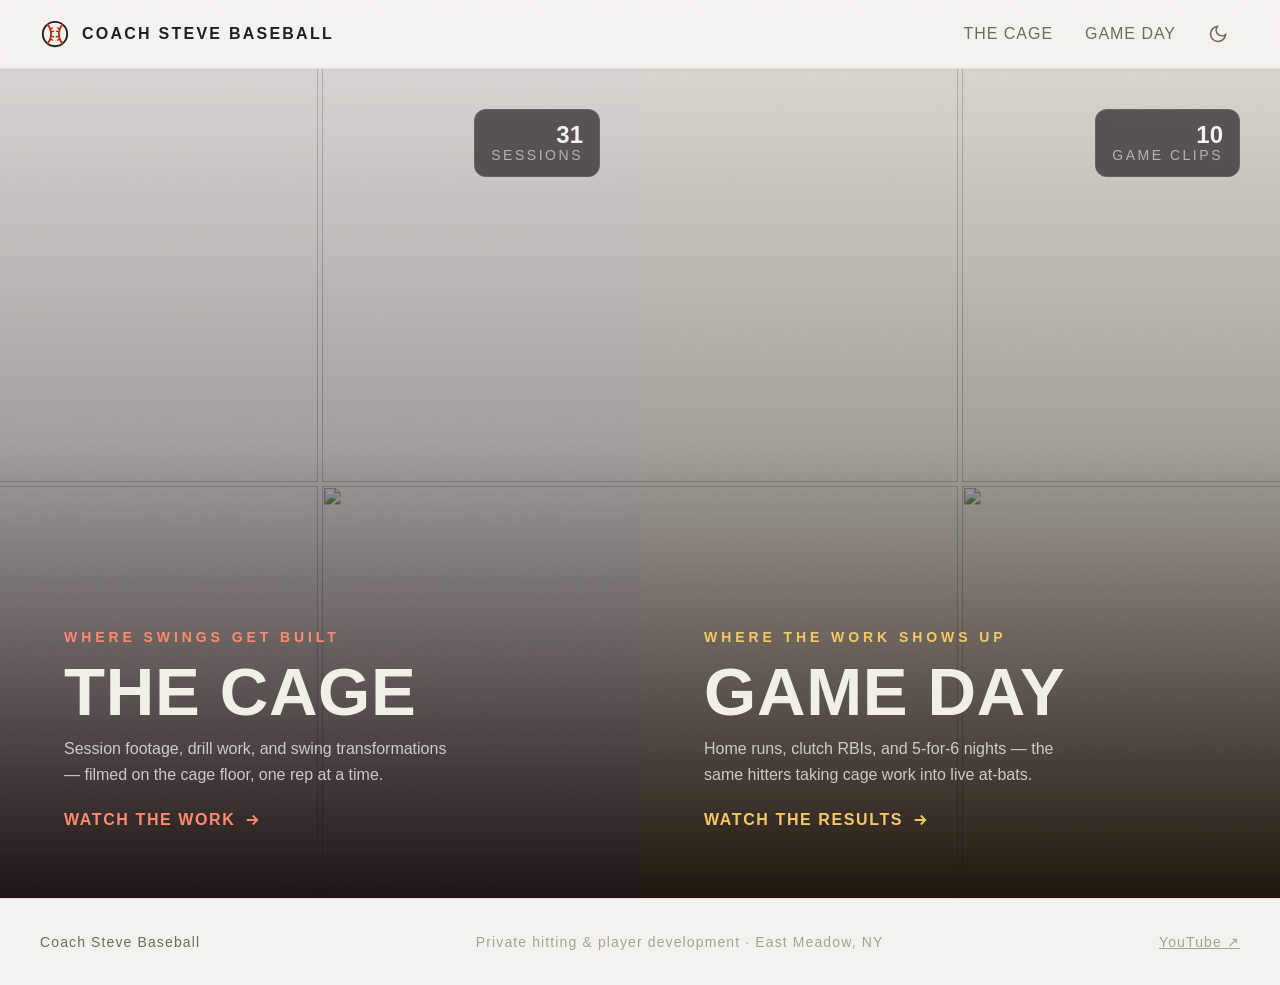
==== index.html @ e66ed1f7 "Initial build + QA fixes: film room site" ====
<!doctype html>
<html lang="en">
<head>
  <meta charset="utf-8" />
  <meta name="viewport" content="width=device-width, initial-scale=1" />
  <title>Coach Steve Baseball — Film Room</title>
  <meta name="description" content="Training footage from the cage and game-day results from Coach Steve Baseball — private hitting and player development on Long Island, NY." />
  <meta property="og:title" content="Coach Steve Baseball — Film Room" />
  <meta property="og:description" content="Watch the work in the cage, then watch it show up on game day." />
  <link href="https://api.fontshare.com/v2/css?f[]=clash-display@500,600,700&f[]=satoshi@400,500,700&display=swap" rel="stylesheet" />
  <link rel="stylesheet" href="./base.css" />
  <link rel="stylesheet" href="./style.css" />
</head>
<body>
  <a class="skip-link" href="#main">Skip to content</a>
  <header class="site-header">
    <a class="brand" href="./index.html" aria-label="Coach Steve Baseball home">
      <svg width="30" height="30" viewBox="0 0 32 32" fill="none" role="img" aria-label="Coach Steve Baseball logo">
        <circle cx="16" cy="16" r="13" stroke="currentColor" stroke-width="2" />
        <path d="M8.2 6.2 C 13 11, 13 21, 8.2 25.8" stroke="var(--color-accent)" stroke-width="2" stroke-linecap="round" />
        <path d="M23.8 6.2 C 19 11, 19 21, 23.8 25.8" stroke="var(--color-accent)" stroke-width="2" stroke-linecap="round" />
        <path d="M11 10.6l2.3-1.1M12 13.5l2.5-.5M12 18.5l2.5.5M11 21.4l2.3 1.1" stroke="var(--color-accent)" stroke-width="1.5" stroke-linecap="round" />
        <path d="M21 10.6l-2.3-1.1M20 13.5l-2.5-.5M20 18.5l-2.5.5M21 21.4l-2.3 1.1" stroke="var(--color-accent)" stroke-width="1.5" stroke-linecap="round" />
      </svg>
      <span class="brand-name">Coach Steve Baseball</span>
    </a>
    <nav class="site-nav" aria-label="Primary">
      <a href="./cage.html">The Cage</a>
      <a href="./gameday.html">Game Day</a>
      <button class="theme-toggle" data-theme-toggle type="button" aria-label="Switch color mode"></button>
    </nav>
  </header>

  <main id="main" class="entry">
    <a class="entry-half entry-cage" href="./cage.html">
      <div class="entry-collage" aria-hidden="true">
        <img src="https://i.ytimg.com/vi/dfww-Sb_CVw/hqdefault.jpg" alt="" loading="eager" />
        <img src="https://i.ytimg.com/vi/hFsiCgsxz8o/hqdefault.jpg" alt="" loading="eager" />
        <img src="https://i.ytimg.com/vi/nS6_AA2lHPI/hqdefault.jpg" alt="" loading="eager" />
        <img src="https://i.ytimg.com/vi/rc2NMXCqLxs/hqdefault.jpg" alt="" loading="eager" />
      </div>
      <span class="entry-count">31<small>sessions</small></span>
      <div class="entry-copy">
        <p class="entry-kicker">Where swings get built</p>
        <h1 class="entry-title">The Cage</h1>
        <p class="entry-sub">Session footage, drill work, and swing transformations — filmed on the cage floor, one rep at a time.</p>
        <span class="entry-cta">Watch the work
          <svg width="18" height="18" viewBox="0 0 24 24" fill="none" stroke="currentColor" stroke-width="2.4" aria-hidden="true"><path d="M5 12h14M13 6l6 6-6 6" /></svg>
        </span>
      </div>
    </a>
    <a class="entry-half entry-game" href="./gameday.html">
      <div class="entry-collage" aria-hidden="true">
        <img src="https://i.ytimg.com/vi/7B0P1wyjkyA/hqdefault.jpg" alt="" loading="eager" />
        <img src="https://i.ytimg.com/vi/zBwEEfyYjFs/hqdefault.jpg" alt="" loading="eager" />
        <img src="https://i.ytimg.com/vi/-TFKGUzqoYA/hqdefault.jpg" alt="" loading="eager" />
        <img src="https://i.ytimg.com/vi/HqMqTy4dq90/hqdefault.jpg" alt="" loading="eager" />
      </div>
      <span class="entry-count">10<small>game clips</small></span>
      <div class="entry-copy">
        <p class="entry-kicker">Where the work shows up</p>
        <p class="entry-title" role="heading" aria-level="2">Game Day</p>
        <p class="entry-sub">Home runs, clutch RBIs, and 5-for-6 nights — the same hitters taking cage work into live at-bats.</p>
        <span class="entry-cta">Watch the results
          <svg width="18" height="18" viewBox="0 0 24 24" fill="none" stroke="currentColor" stroke-width="2.4" aria-hidden="true"><path d="M5 12h14M13 6l6 6-6 6" /></svg>
        </span>
      </div>
    </a>
  </main>

  <footer class="site-footer">
    <span class="foot-brand">Coach Steve Baseball</span>
    <span>Private hitting &amp; player development · East Meadow, NY</span>
    <a href="https://www.youtube.com/@coachstevebaseball" target="_blank" rel="noopener noreferrer" style="color:inherit">YouTube ↗</a>
  </footer>

  <script src="./app.js" defer></script>
</body>
</html>
---- base.css ----
*,
*::before,
*::after {
  box-sizing: border-box;
  margin: 0;
  padding: 0;
}

html {
  -moz-text-size-adjust: none;
  -webkit-text-size-adjust: none;
  text-size-adjust: none;
  -webkit-font-smoothing: antialiased;
  -moz-osx-font-smoothing: grayscale;
  text-rendering: optimizeLegibility;
  scroll-behavior: smooth;
  hanging-punctuation: first last;
  scroll-padding-top: var(--space-16);
}

body {
  min-height: 100dvh;
  line-height: 1.6;
  font-family: var(--font-body, sans-serif);
  font-size: var(--text-base);
  color: var(--color-text);
  background-color: var(--color-bg);
}

img,
picture,
video,
canvas,
svg {
  display: block;
  max-width: 100%;
  height: auto;
}
ul[role='list'],
ol[role='list'] {
  list-style: none;
}
input,
button,
textarea,
select {
  font: inherit;
  color: inherit;
}

h1,
h2,
h3,
h4,
h5,
h6 {
  text-wrap: balance;
  line-height: 1.15;
}
p,
li,
figcaption {
  text-wrap: pretty;
  max-width: 72ch;
}

::selection {
  background: oklch(from var(--color-accent) l c h / 0.3);
  color: var(--color-text);
}

:focus-visible {
  outline: 2px solid var(--color-accent);
  outline-offset: 3px;
  border-radius: var(--radius-sm);
}

@media (prefers-reduced-motion: reduce) {
  *,
  *::before,
  *::after {
    animation-duration: 0.01ms !important;
    animation-iteration-count: 1 !important;
    transition-duration: 0.01ms !important;
    scroll-behavior: auto !important;
  }
}

button {
  cursor: pointer;
  background: none;
  border: none;
}
table {
  border-collapse: collapse;
  width: 100%;
}

a,
button,
[role='button'],
[role='link'],
input,
textarea,
select {
  transition:
    color var(--transition-interactive),
    background var(--transition-interactive),
    border-color var(--transition-interactive),
    box-shadow var(--transition-interactive);
}

.sr-only {
  position: absolute;
  width: 1px;
  height: 1px;
  padding: 0;
  margin: -1px;
  overflow: hidden;
  clip: rect(0, 0, 0, 0);
  white-space: nowrap;
  border-width: 0;
}
---- style.css ----
/* ============================================================
   COACH STEVE BASEBALL — FILM ROOM
   Night-session cinema: charcoal surfaces, stitch-red (cage)
   and stadium-gold (game day) accents.
   ============================================================ */

:root {
  /* Type scale */
  --text-xs: clamp(0.75rem, 0.7rem + 0.25vw, 0.875rem);
  --text-sm: clamp(0.875rem, 0.8rem + 0.35vw, 1rem);
  --text-base: clamp(1rem, 0.95rem + 0.25vw, 1.125rem);
  --text-lg: clamp(1.125rem, 1rem + 0.75vw, 1.5rem);
  --text-xl: clamp(1.5rem, 1.2rem + 1.25vw, 2.25rem);
  --text-2xl: clamp(2rem, 1.2rem + 2.5vw, 3.5rem);
  --text-3xl: clamp(2.5rem, 1rem + 4vw, 5rem);
  --text-hero: clamp(3rem, 0.5rem + 7vw, 7.5rem);

  /* Spacing */
  --space-1: 0.25rem;
  --space-2: 0.5rem;
  --space-3: 0.75rem;
  --space-4: 1rem;
  --space-5: 1.25rem;
  --space-6: 1.5rem;
  --space-8: 2rem;
  --space-10: 2.5rem;
  --space-12: 3rem;
  --space-16: 4rem;
  --space-20: 5rem;
  --space-24: 6rem;
  --space-32: 8rem;

  /* Radius */
  --radius-sm: 0.375rem;
  --radius-md: 0.5rem;
  --radius-lg: 0.75rem;
  --radius-xl: 1rem;
  --radius-full: 9999px;

  --transition-interactive: 180ms cubic-bezier(0.16, 1, 0.3, 1);
  --ease-out: cubic-bezier(0.16, 1, 0.3, 1);

  --content-narrow: 640px;
  --content-default: 960px;
  --content-wide: 1280px;

  --font-display: 'Clash Display', 'Arial Narrow', sans-serif;
  --font-body: 'Satoshi', 'Helvetica Neue', sans-serif;
}

/* ---------- DARK (default — night session) ---------- */
:root,
[data-theme='dark'] {
  --color-bg: #131312;
  --color-surface: #1a1a18;
  --color-surface-2: #201f1d;
  --color-surface-offset: #262522;
  --color-surface-dynamic: #2e2d29;
  --color-divider: oklch(0.95 0.01 90 / 0.08);
  --color-border: oklch(0.95 0.01 90 / 0.14);

  --color-text: #eeeae1;
  --color-text-muted: #a09b90;
  --color-text-faint: #6c6960;
  --color-text-inverse: #131312;

  /* stitch red (cage default) */
  --color-red: #ff5a40;
  --color-red-hover: #ff7259;
  --color-red-deep: #d23a22;
  /* stadium gold */
  --color-gold: #eeb03c;
  --color-gold-hover: #f7c25d;
  --color-gold-deep: #c78d1d;

  --color-accent: var(--color-red);
  --color-accent-hover: var(--color-red-hover);

  --scrim: linear-gradient(to top, oklch(0.15 0.01 80 / 0.92), oklch(0.15 0.01 80 / 0.25) 55%, oklch(0.15 0.01 80 / 0.05));
  --shadow-sm: 0 1px 2px oklch(0 0 0 / 0.3);
  --shadow-md: 0 4px 16px oklch(0 0 0 / 0.35);
  --shadow-lg: 0 16px 48px oklch(0 0 0 / 0.5);
}

/* ---------- LIGHT (day game) ---------- */
[data-theme='light'] {
  --color-bg: #f4f2ec;
  --color-surface: #faf8f3;
  --color-surface-2: #fdfcf9;
  --color-surface-offset: #ece9e1;
  --color-surface-dynamic: #e2dfd6;
  --color-divider: oklch(0.2 0.01 90 / 0.08);
  --color-border: oklch(0.2 0.01 90 / 0.16);

  --color-text: #22201b;
  --color-text-muted: #6f6b61;
  --color-text-faint: #a5a196;
  --color-text-inverse: #f4f2ec;

  --color-red: #bd2c14;
  --color-red-hover: #99230f;
  --color-red-deep: #99230f;
  --color-gold: #9a6b00;
  --color-gold-hover: #7b5500;
  --color-gold-deep: #7b5500;

  --scrim: linear-gradient(to top, oklch(0.2 0.02 60 / 0.88), oklch(0.2 0.02 60 / 0.28) 55%, oklch(0.2 0.02 60 / 0.05));
  --shadow-sm: 0 1px 2px oklch(0.25 0.02 80 / 0.08);
  --shadow-md: 0 4px 16px oklch(0.25 0.02 80 / 0.1);
  --shadow-lg: 0 16px 48px oklch(0.25 0.02 80 / 0.16);
}

/* Page-scoped accents */
body.page-game {
  --color-accent: var(--color-gold);
  --color-accent-hover: var(--color-gold-hover);
}

/* ============================================================
   GRAIN + PAGE ATMOSPHERE
   ============================================================ */
body::before {
  content: '';
  position: fixed;
  inset: 0;
  pointer-events: none;
  z-index: 1;
  opacity: 0.05;
  background-image: url("data:image/svg+xml,%3Csvg xmlns='http://www.w3.org/2000/svg' width='160' height='160'%3E%3Cfilter id='n'%3E%3CfeTurbulence type='fractalNoise' baseFrequency='0.9' numOctaves='2'/%3E%3C/filter%3E%3Crect width='160' height='160' filter='url(%23n)' opacity='0.55'/%3E%3C/svg%3E");
}

/* ============================================================
   HEADER
   ============================================================ */
.skip-link {
  position: absolute;
  left: var(--space-4);
  top: -100%;
  z-index: 200;
  background: var(--color-accent);
  color: var(--color-text-inverse);
  padding: var(--space-2) var(--space-4);
  border-radius: var(--radius-sm);
  font-size: var(--text-sm);
}
.skip-link:focus {
  top: var(--space-4);
}

.site-header {
  position: sticky;
  top: 0;
  z-index: 100;
  display: flex;
  align-items: center;
  justify-content: space-between;
  gap: var(--space-4);
  padding: var(--space-3) clamp(var(--space-4), 4vw, var(--space-10));
  background: oklch(from var(--color-bg) l c h / 0.82);
  backdrop-filter: blur(14px);
  -webkit-backdrop-filter: blur(14px);
  border-bottom: 1px solid var(--color-divider);
}

.brand {
  display: inline-flex;
  align-items: center;
  gap: var(--space-3);
  text-decoration: none;
  color: var(--color-text);
}
.brand svg {
  flex: none;
}
.brand-name {
  font-family: var(--font-display);
  font-weight: 600;
  font-size: var(--text-sm);
  letter-spacing: 0.14em;
  text-transform: uppercase;
  white-space: nowrap;
}

.site-nav {
  display: flex;
  align-items: center;
  gap: var(--space-2);
}
.site-nav a {
  text-decoration: none;
  color: var(--color-text-muted);
  font-size: var(--text-sm);
  font-weight: 500;
  letter-spacing: 0.06em;
  text-transform: uppercase;
  padding: var(--space-2) var(--space-3);
  border-radius: var(--radius-full);
  min-height: 44px;
  display: inline-flex;
  align-items: center;
}
.site-nav a:hover {
  color: var(--color-text);
}
.site-nav a[aria-current='page'] {
  color: var(--color-text);
  box-shadow: inset 0 -2px 0 var(--color-accent);
  border-radius: 0;
}
.theme-toggle {
  display: inline-flex;
  align-items: center;
  justify-content: center;
  width: 44px;
  height: 44px;
  border-radius: var(--radius-full);
  color: var(--color-text-muted);
}
.theme-toggle:hover {
  color: var(--color-text);
  background: var(--color-surface-2);
}

/* ============================================================
   ENTRY (index) — split screen
   ============================================================ */
.entry {
  position: relative;
  z-index: 2;
  display: flex;
  min-height: calc(100dvh - 71px);
}
.entry-half {
  position: relative;
  flex: 1 1 50%;
  display: flex;
  align-items: flex-end;
  overflow: hidden;
  text-decoration: none;
  color: #f2efe7;
  transition: flex-basis 700ms var(--ease-out);
  outline-offset: -6px;
}
@media (hover: hover) {
  .entry:has(.entry-half:hover) .entry-half:hover {
    flex-basis: 62%;
  }
  .entry:has(.entry-half:hover) .entry-half:not(:hover) {
    flex-basis: 38%;
  }
}
.entry-collage {
  position: absolute;
  inset: -4%;
  display: grid;
  grid-template-columns: repeat(2, 1fr);
  gap: 4px;
  filter: saturate(0.85) contrast(1.02);
  transform: scale(1.02);
  transition: transform 900ms var(--ease-out);
}
.entry-half:hover .entry-collage {
  transform: scale(1.07);
}
.entry-collage img {
  width: 100%;
  height: 100%;
  object-fit: cover;
}
.entry-half::after {
  content: '';
  position: absolute;
  inset: 0;
  background: var(--scrim);
}
.entry-half.entry-cage::after {
  background:
    linear-gradient(to top, oklch(0.14 0.02 30 / 0.94), oklch(0.14 0.02 30 / 0.35) 55%, oklch(0.14 0.02 30 / 0.12));
}
.entry-half.entry-game::after {
  background:
    linear-gradient(to top, oklch(0.15 0.03 75 / 0.94), oklch(0.15 0.03 75 / 0.35) 55%, oklch(0.15 0.03 75 / 0.12));
}
.entry-copy {
  position: relative;
  z-index: 3;
  padding: clamp(var(--space-6), 5vw, var(--space-16));
  width: 100%;
}
.entry-kicker {
  font-size: var(--text-xs);
  font-weight: 700;
  letter-spacing: 0.28em;
  text-transform: uppercase;
  margin-bottom: var(--space-3);
}
.entry-cage .entry-kicker {
  color: #ff8971;
}
.entry-game .entry-kicker {
  color: #f6c765;
}
.entry-title {
  font-family: var(--font-display);
  font-weight: 700;
  font-size: var(--text-3xl);
  text-transform: uppercase;
  letter-spacing: 0.01em;
  line-height: 0.95;
}
.entry-sub {
  margin-top: var(--space-3);
  max-width: 44ch;
  color: oklch(0.98 0 0 / 0.75);
  font-size: var(--text-sm);
}
.entry-cta {
  display: inline-flex;
  align-items: center;
  gap: var(--space-2);
  margin-top: var(--space-5);
  font-size: var(--text-sm);
  font-weight: 700;
  letter-spacing: 0.1em;
  text-transform: uppercase;
}
.entry-cage .entry-cta {
  color: #ff8971;
}
.entry-game .entry-cta {
  color: #f6c765;
}
.entry-cta svg {
  transition: transform 300ms var(--ease-out);
}
.entry-half:hover .entry-cta svg {
  transform: translateX(6px);
}
.entry-count {
  position: absolute;
  top: clamp(var(--space-5), 4vw, var(--space-10));
  right: clamp(var(--space-5), 4vw, var(--space-10));
  z-index: 3;
  font-family: var(--font-display);
  font-weight: 600;
  font-size: var(--text-lg);
  line-height: 1.1;
  color: oklch(1 0 0 / 0.92);
  text-align: right;
  background: oklch(0.15 0.01 80 / 0.62);
  backdrop-filter: blur(8px);
  -webkit-backdrop-filter: blur(8px);
  padding: var(--space-3) var(--space-4);
  border-radius: var(--radius-lg);
  border: 1px solid oklch(1 0 0 / 0.1);
}
.entry-count small {
  display: block;
  font-family: var(--font-body);
  font-size: var(--text-xs);
  font-weight: 500;
  letter-spacing: 0.18em;
  text-transform: uppercase;
  color: oklch(1 0 0 / 0.55);
}
@media (max-width: 767px) {
  .entry {
    flex-direction: column;
  }
  .entry-half {
    min-height: 46dvh;
  }
}

/* ============================================================
   PAGE HERO (cage / gameday)
   ============================================================ */
.hero {
  position: relative;
  z-index: 2;
  padding: clamp(var(--space-10), 7vw, var(--space-24)) clamp(var(--space-4), 4vw, var(--space-10))
    clamp(var(--space-8), 4vw, var(--space-12));
  max-width: var(--content-wide);
  margin-inline: auto;
}
.hero-kicker {
  display: inline-flex;
  align-items: center;
  gap: var(--space-3);
  font-size: var(--text-xs);
  font-weight: 700;
  letter-spacing: 0.28em;
  text-transform: uppercase;
  color: var(--color-accent);
  margin-bottom: var(--space-4);
}
.hero-kicker::before {
  content: '';
  width: 34px;
  height: 2px;
  background: var(--color-accent);
}
.hero h1 {
  font-family: var(--font-display);
  font-weight: 700;
  font-size: var(--text-hero);
  text-transform: uppercase;
  line-height: 0.92;
  letter-spacing: 0.005em;
  max-width: 12ch;
}
.hero h1 .accent {
  color: var(--color-accent);
}
.hero-lede {
  margin-top: var(--space-5);
  max-width: 52ch;
  color: var(--color-text-muted);
  font-size: var(--text-base);
}
.hero-stats {
  display: flex;
  flex-wrap: wrap;
  gap: var(--space-8);
  margin-top: clamp(var(--space-8), 4vw, var(--space-12));
}
.hero-stat {
  min-width: 96px;
}
.hero-stat b {
  display: block;
  font-family: var(--font-display);
  font-weight: 600;
  font-size: var(--text-xl);
  line-height: 1;
}
.hero-stat span {
  display: block;
  margin-top: var(--space-2);
  font-size: var(--text-xs);
  font-weight: 500;
  letter-spacing: 0.16em;
  text-transform: uppercase;
  color: var(--color-text-faint);
}

/* ---------- Featured video ---------- */
.featured {
  position: relative;
  z-index: 2;
  max-width: var(--content-wide);
  margin: 0 auto clamp(var(--space-12), 6vw, var(--space-20));
  padding-inline: clamp(var(--space-4), 4vw, var(--space-10));
}
.featured-card {
  position: relative;
  display: block;
  width: 100%;
  border-radius: var(--radius-xl);
  overflow: hidden;
  aspect-ratio: 16 / 8;
  box-shadow: var(--shadow-lg);
  text-align: left;
}
.featured-card img {
  position: absolute;
  inset: 0;
  width: 100%;
  height: 100%;
  object-fit: cover;
  transition: transform 1200ms var(--ease-out);
}
.featured-card:hover img {
  transform: scale(1.04);
}
.featured-card::after {
  content: '';
  position: absolute;
  inset: 0;
  background: var(--scrim);
}
.featured-copy {
  position: absolute;
  inset: auto 0 0 0;
  z-index: 2;
  padding: clamp(var(--space-5), 4vw, var(--space-10));
  color: #f4f1e9;
  display: flex;
  align-items: flex-end;
  justify-content: space-between;
  gap: var(--space-6);
}
.featured-label {
  font-size: var(--text-xs);
  font-weight: 700;
  letter-spacing: 0.24em;
  text-transform: uppercase;
  color: var(--color-accent);
  margin-bottom: var(--space-2);
}
body.page-game .featured-label,
body.page-game .featured-result {
  color: #f6c765;
}
body.page-cage .featured-label {
  color: #ff8971;
}
.featured-title {
  font-family: var(--font-display);
  font-weight: 600;
  font-size: var(--text-xl);
  max-width: 24ch;
  line-height: 1.05;
}
.featured-meta {
  margin-top: var(--space-2);
  font-size: var(--text-xs);
  letter-spacing: 0.12em;
  text-transform: uppercase;
  color: oklch(1 0 0 / 0.6);
}
.play-badge {
  flex: none;
  width: clamp(56px, 7vw, 84px);
  height: clamp(56px, 7vw, 84px);
  border-radius: var(--radius-full);
  display: grid;
  place-items: center;
  background: var(--color-accent);
  color: #16130f;
  transition: transform 300ms var(--ease-out);
}
.featured-card:hover .play-badge {
  transform: scale(1.08);
}
.play-badge svg {
  margin-left: 3px;
}

/* ============================================================
   FILTERS
   ============================================================ */
.filter-bar {
  position: relative;
  z-index: 2;
  max-width: var(--content-wide);
  margin-inline: auto;
  padding-inline: clamp(var(--space-4), 4vw, var(--space-10));
  margin-bottom: var(--space-8);
  display: flex;
  align-items: baseline;
  gap: var(--space-6);
  flex-wrap: wrap;
}
.filter-heading {
  font-family: var(--font-display);
  font-weight: 600;
  font-size: var(--text-lg);
  text-transform: uppercase;
  letter-spacing: 0.04em;
  white-space: nowrap;
}
.chips {
  display: flex;
  flex-wrap: wrap;
  gap: var(--space-2);
}
.chip {
  display: inline-flex;
  align-items: center;
  gap: var(--space-2);
  padding: var(--space-2) var(--space-4);
  min-height: 44px;
  border-radius: var(--radius-full);
  border: 1px solid var(--color-border);
  color: var(--color-text-muted);
  font-size: var(--text-sm);
  font-weight: 500;
}
.chip small {
  font-size: var(--text-xs);
  color: var(--color-text-faint);
}
.chip:hover {
  color: var(--color-text);
  border-color: var(--color-text-faint);
}
.chip:active {
  transform: translateY(1px);
}
.chip[aria-pressed='true'] {
  background: var(--color-accent);
  border-color: var(--color-accent);
  color: var(--color-text-inverse);
}
.chip[aria-pressed='true'] small {
  color: oklch(from var(--color-text-inverse) l c h / 0.7);
}

/* ============================================================
   VIDEO GRID
   ============================================================ */
.grid-wrap {
  position: relative;
  z-index: 2;
  max-width: var(--content-wide);
  margin-inline: auto;
  padding: 0 clamp(var(--space-4), 4vw, var(--space-10)) clamp(var(--space-16), 8vw, var(--space-24));
}
.video-grid {
  display: grid;
  grid-template-columns: repeat(auto-fill, minmax(min(300px, 100%), 1fr));
  gap: clamp(var(--space-5), 3vw, var(--space-8)) clamp(var(--space-4), 2.5vw, var(--space-6));
}
.video-card {
  text-align: left;
  display: flex;
  flex-direction: column;
  gap: var(--space-3);
  border-radius: var(--radius-lg);
  content-visibility: auto;
  contain-intrinsic-size: 320px;
}
.video-card.is-hidden {
  display: none;
}
.thumb {
  position: relative;
  border-radius: var(--radius-lg);
  overflow: hidden;
  aspect-ratio: 16 / 9;
  background: var(--color-surface-offset);
  box-shadow: var(--shadow-sm);
}
.thumb img {
  width: 100%;
  height: 100%;
  object-fit: cover;
  transition: transform 700ms var(--ease-out), opacity 400ms var(--ease-out);
}
.video-card:hover .thumb img {
  transform: scale(1.06);
}
.thumb::after {
  content: '';
  position: absolute;
  inset: 0;
  background: linear-gradient(to top, oklch(0.1 0.01 80 / 0.5), transparent 45%);
  opacity: 0;
  transition: opacity 350ms var(--ease-out);
}
.video-card:hover .thumb::after {
  opacity: 1;
}
.thumb-play {
  position: absolute;
  right: var(--space-3);
  bottom: var(--space-3);
  z-index: 2;
  width: 44px;
  height: 44px;
  border-radius: var(--radius-full);
  display: grid;
  place-items: center;
  background: var(--color-accent);
  color: #16130f;
  opacity: 0;
  transform: translateY(6px);
  transition: opacity 300ms var(--ease-out), transform 300ms var(--ease-out);
}
.thumb-play svg {
  margin-left: 2px;
}
.video-card:hover .thumb-play,
.video-card:focus-visible .thumb-play {
  opacity: 1;
  transform: translateY(0);
}
@media (hover: none) {
  .thumb-play {
    opacity: 1;
    transform: none;
  }
}
.result-tag {
  position: absolute;
  left: var(--space-3);
  top: var(--space-3);
  z-index: 2;
  padding: var(--space-1) var(--space-3);
  border-radius: var(--radius-full);
  background: oklch(0.16 0.01 80 / 0.82);
  backdrop-filter: blur(6px);
  color: #f6c765;
  font-size: var(--text-xs);
  font-weight: 700;
  letter-spacing: 0.08em;
  text-transform: uppercase;
}
.card-meta {
  display: flex;
  align-items: center;
  gap: var(--space-3);
  font-size: var(--text-xs);
  letter-spacing: 0.14em;
  text-transform: uppercase;
  color: var(--color-text-faint);
  font-weight: 500;
}
.card-meta .dot {
  width: 4px;
  height: 4px;
  border-radius: var(--radius-full);
  background: var(--color-accent);
}
.card-title {
  font-family: var(--font-body);
  font-weight: 700;
  font-size: var(--text-base);
  line-height: 1.35;
  color: var(--color-text);
  display: -webkit-box;
  -webkit-line-clamp: 2;
  -webkit-box-orient: vertical;
  overflow: hidden;
  transition: color var(--transition-interactive);
}
.video-card:hover .card-title {
  color: var(--color-accent);
}

/* Feature card (first in grid) */
.video-card.is-feature {
  grid-column: span 2;
  grid-row: span 1;
}
.video-card.is-feature .thumb {
  aspect-ratio: 16 / 8.4;
}
@media (max-width: 700px) {
  .video-card.is-feature {
    grid-column: span 1;
  }
  .video-card.is-feature .thumb {
    aspect-ratio: 16 / 9;
  }
}

/* Scroll reveal */
.reveal {
  opacity: 0;
  transition: opacity 800ms var(--ease-out);
  transition-delay: var(--reveal-delay, 0ms);
}
.reveal.is-visible {
  opacity: 1;
}

/* Empty state */
.empty-state {
  display: none;
  flex-direction: column;
  align-items: center;
  text-align: center;
  padding: var(--space-16) var(--space-8);
  color: var(--color-text-muted);
}
.empty-state.is-active {
  display: flex;
}
.empty-state svg {
  color: var(--color-text-faint);
  margin-bottom: var(--space-4);
}
.empty-state h3 {
  color: var(--color-text);
  font-family: var(--font-display);
  font-size: var(--text-lg);
  margin-bottom: var(--space-2);
}

/* ============================================================
   CROSS-PAGE BAND
   ============================================================ */
.cross-band {
  position: relative;
  z-index: 2;
  border-top: 1px solid var(--color-divider);
  background: var(--color-surface);
}
.cross-band a {
  display: flex;
  align-items: center;
  justify-content: space-between;
  gap: var(--space-6);
  max-width: var(--content-wide);
  margin-inline: auto;
  padding: clamp(var(--space-10), 6vw, var(--space-20)) clamp(var(--space-4), 4vw, var(--space-10));
  text-decoration: none;
  color: var(--color-text);
}
.cross-band .cross-kicker {
  font-size: var(--text-xs);
  font-weight: 700;
  letter-spacing: 0.26em;
  text-transform: uppercase;
  color: var(--color-text-faint);
  margin-bottom: var(--space-2);
}
.cross-band .cross-title {
  font-family: var(--font-display);
  font-weight: 700;
  font-size: var(--text-2xl);
  text-transform: uppercase;
  line-height: 0.98;
  transition: color var(--transition-interactive);
}
.cross-band a:hover .cross-title {
  color: var(--color-accent);
}
.cross-arrow {
  flex: none;
  width: 64px;
  height: 64px;
  border-radius: var(--radius-full);
  border: 1px solid var(--color-border);
  display: grid;
  place-items: center;
  color: var(--color-text);
  transition: transform 350ms var(--ease-out), background var(--transition-interactive),
    color var(--transition-interactive), border-color var(--transition-interactive);
}
.cross-band a:hover .cross-arrow {
  background: var(--color-accent);
  border-color: var(--color-accent);
  color: var(--color-text-inverse);
  transform: translateX(6px);
}

/* ============================================================
   FOOTER
   ============================================================ */
.site-footer {
  position: relative;
  z-index: 2;
  border-top: 1px solid var(--color-divider);
  padding: var(--space-8) clamp(var(--space-4), 4vw, var(--space-10));
  display: flex;
  align-items: center;
  justify-content: space-between;
  gap: var(--space-4);
  flex-wrap: wrap;
  color: var(--color-text-faint);
  font-size: var(--text-xs);
  letter-spacing: 0.08em;
}
.site-footer .foot-brand {
  display: inline-flex;
  align-items: center;
  gap: var(--space-2);
  color: var(--color-text-muted);
}

/* ============================================================
   LIGHTBOX
   ============================================================ */
.lightbox {
  position: fixed;
  inset: 0;
  z-index: 300;
  display: none;
  align-items: center;
  justify-content: center;
  padding: clamp(var(--space-3), 3vw, var(--space-10));
}
.lightbox.is-open {
  display: flex;
}
.lightbox-scrim {
  position: absolute;
  inset: 0;
  background: oklch(0.08 0.005 80 / 0.9);
  backdrop-filter: blur(8px);
}
.lightbox-panel {
  position: relative;
  z-index: 2;
  width: min(1080px, 100%);
  max-height: 100%;
  overflow: auto;
  background: var(--color-surface);
  border: 1px solid var(--color-divider);
  border-radius: var(--radius-xl);
  box-shadow: var(--shadow-lg);
  animation: lb-in 420ms var(--ease-out);
}
@keyframes lb-in {
  from {
    opacity: 0;
    transform: translateY(16px) scale(0.985);
  }
  to {
    opacity: 1;
    transform: none;
  }
}
.lightbox-frame {
  aspect-ratio: 16 / 9;
  background: #000;
  border-radius: calc(var(--radius-xl) - 1px) calc(var(--radius-xl) - 1px) 0 0;
  overflow: hidden;
}
.lightbox-frame iframe {
  width: 100%;
  height: 100%;
  border: 0;
  display: block;
}
.lightbox-body {
  padding: var(--space-5) clamp(var(--space-4), 3vw, var(--space-8)) var(--space-6);
}
.lightbox-meta {
  display: flex;
  align-items: center;
  gap: var(--space-3);
  font-size: var(--text-xs);
  letter-spacing: 0.14em;
  text-transform: uppercase;
  color: var(--color-text-faint);
  font-weight: 600;
  margin-bottom: var(--space-2);
}
.lightbox-meta .result {
  color: var(--color-accent);
}
.lightbox-title {
  font-family: var(--font-display);
  font-weight: 600;
  font-size: var(--text-lg);
  line-height: 1.15;
}
.lightbox-desc {
  margin-top: var(--space-3);
  color: var(--color-text-muted);
  font-size: var(--text-sm);
  max-width: 68ch;
  white-space: pre-line;
}
.lightbox-controls {
  position: absolute;
  top: var(--space-3);
  right: var(--space-3);
  z-index: 3;
  display: flex;
  gap: var(--space-2);
}
.lb-btn {
  width: 44px;
  height: 44px;
  border-radius: var(--radius-full);
  display: grid;
  place-items: center;
  background: oklch(0.16 0.01 80 / 0.75);
  backdrop-filter: blur(6px);
  color: #f2efe7;
  border: 1px solid oklch(1 0 0 / 0.12);
}
.lb-btn:hover {
  background: var(--color-accent);
  color: var(--color-text-inverse);
  border-color: var(--color-accent);
}
.lightbox-nav {
  display: flex;
  justify-content: space-between;
  gap: var(--space-3);
  padding: 0 clamp(var(--space-4), 3vw, var(--space-8)) var(--space-6);
}
.lb-nav-btn {
  display: inline-flex;
  align-items: center;
  gap: var(--space-2);
  min-height: 44px;
  padding: var(--space-2) var(--space-4);
  border-radius: var(--radius-full);
  border: 1px solid var(--color-border);
  color: var(--color-text-muted);
  font-size: var(--text-sm);
  font-weight: 600;
}
.lb-nav-btn:hover:not(:disabled) {
  color: var(--color-text);
  border-color: var(--color-text-faint);
}
.lb-nav-btn:disabled {
  opacity: 0.35;
  cursor: default;
}
body.lightbox-open {
  overflow: hidden;
}

/* Mobile tweaks */
@media (max-width: 720px) {
  .brand-name {
    display: none;
  }
  .site-header {
    padding-inline: var(--space-4);
  }
  .site-nav {
    gap: var(--space-1);
  }
  .site-nav a {
    white-space: nowrap;
    letter-spacing: 0.04em;
  }
  .theme-toggle {
    width: 40px;
  }
}
@media (max-width: 640px) {
  .featured-card {
    aspect-ratio: 16 / 11;
  }
  .featured-copy {
    flex-direction: column;
    align-items: flex-start;
    gap: var(--space-4);
  }
  .play-badge {
    order: -1;
  }
  .hero-stats {
    gap: var(--space-6);
  }
  .site-nav a {
    padding: var(--space-2);
  }
  .cross-band .cross-title {
    font-size: var(--text-xl);
  }
}
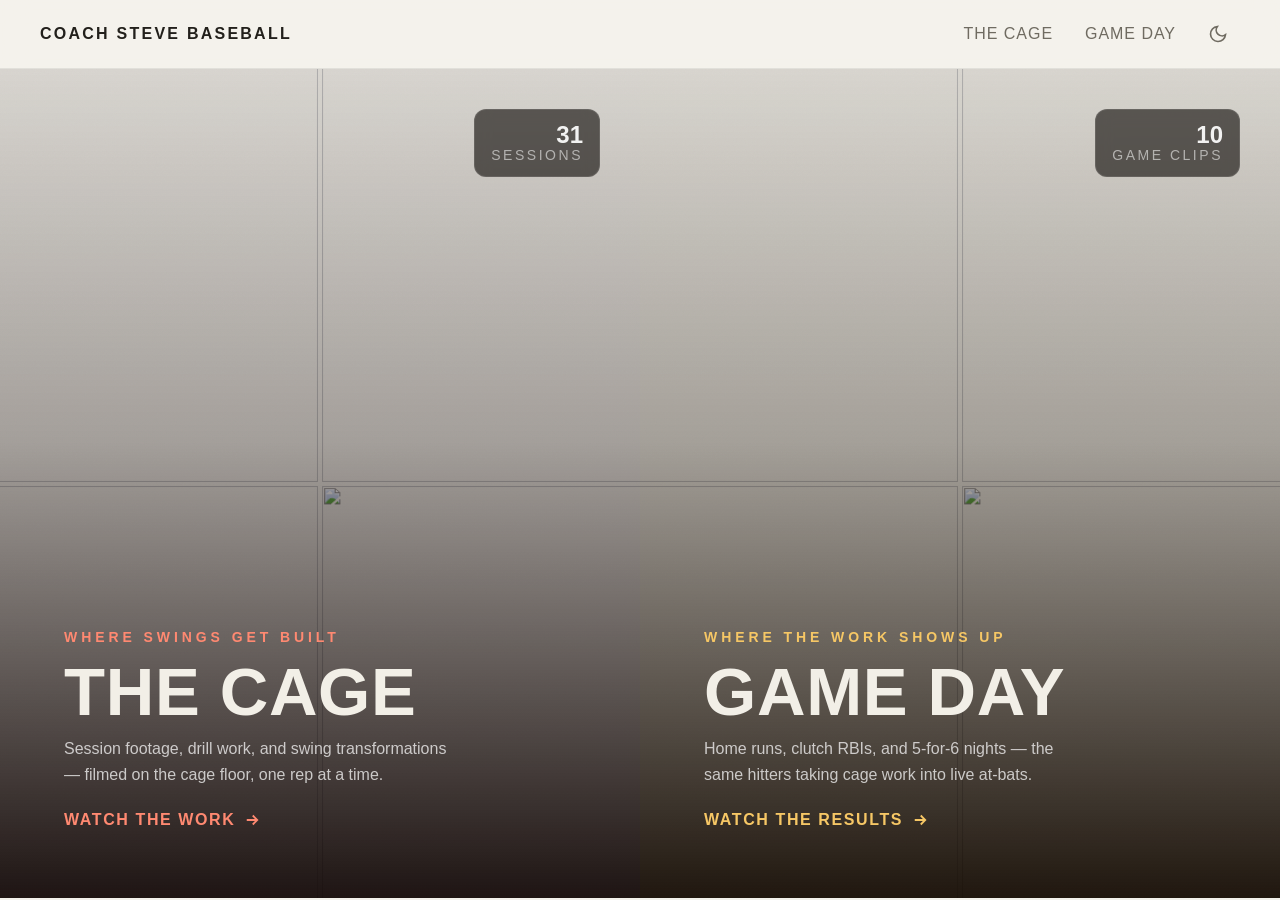
==== commit c68bb61b: "Remove logo and footer; two-row mobile header" ====
--- a/index.html
+++ b/index.html
@@ -15,13 +15,6 @@
   <a class="skip-link" href="#main">Skip to content</a>
   <header class="site-header">
     <a class="brand" href="./index.html" aria-label="Coach Steve Baseball home">
-      <svg width="30" height="30" viewBox="0 0 32 32" fill="none" role="img" aria-label="Coach Steve Baseball logo">
-        <circle cx="16" cy="16" r="13" stroke="currentColor" stroke-width="2" />
-        <path d="M8.2 6.2 C 13 11, 13 21, 8.2 25.8" stroke="var(--color-accent)" stroke-width="2" stroke-linecap="round" />
-        <path d="M23.8 6.2 C 19 11, 19 21, 23.8 25.8" stroke="var(--color-accent)" stroke-width="2" stroke-linecap="round" />
-        <path d="M11 10.6l2.3-1.1M12 13.5l2.5-.5M12 18.5l2.5.5M11 21.4l2.3 1.1" stroke="var(--color-accent)" stroke-width="1.5" stroke-linecap="round" />
-        <path d="M21 10.6l-2.3-1.1M20 13.5l-2.5-.5M20 18.5l-2.5.5M21 21.4l-2.3 1.1" stroke="var(--color-accent)" stroke-width="1.5" stroke-linecap="round" />
-      </svg>
       <span class="brand-name">Coach Steve Baseball</span>
     </a>
     <nav class="site-nav" aria-label="Primary">
@@ -39,7 +32,7 @@
         <img src="https://i.ytimg.com/vi/nS6_AA2lHPI/hqdefault.jpg" alt="" loading="eager" />
         <img src="https://i.ytimg.com/vi/rc2NMXCqLxs/hqdefault.jpg" alt="" loading="eager" />
       </div>
-      <span class="entry-count">31<small>sessions</small></span>
+      <span class="entry-count" id="count-cage">31<small>sessions</small></span>
       <div class="entry-copy">
         <p class="entry-kicker">Where swings get built</p>
         <h1 class="entry-title">The Cage</h1>
@@ -56,7 +49,7 @@
         <img src="https://i.ytimg.com/vi/-TFKGUzqoYA/hqdefault.jpg" alt="" loading="eager" />
         <img src="https://i.ytimg.com/vi/HqMqTy4dq90/hqdefault.jpg" alt="" loading="eager" />
       </div>
-      <span class="entry-count">10<small>game clips</small></span>
+      <span class="entry-count" id="count-game">10<small>game clips</small></span>
       <div class="entry-copy">
         <p class="entry-kicker">Where the work shows up</p>
         <p class="entry-title" role="heading" aria-level="2">Game Day</p>
@@ -68,12 +61,6 @@
     </a>
   </main>
 
-  <footer class="site-footer">
-    <span class="foot-brand">Coach Steve Baseball</span>
-    <span>Private hitting &amp; player development · East Meadow, NY</span>
-    <a href="https://www.youtube.com/@coachstevebaseball" target="_blank" rel="noopener noreferrer" style="color:inherit">YouTube ↗</a>
-  </footer>
-
   <script src="./app.js" defer></script>
 </body>
 </html>
--- a/style.css
+++ b/style.css
@@ -538,6 +538,60 @@
 }
 
 /* ============================================================
+   PLAYLIST EMBED
+   ============================================================ */
+.playlist-embed {
+  position: relative;
+  z-index: 2;
+  max-width: var(--content-wide);
+  margin: 0 auto clamp(var(--space-12), 6vw, var(--space-20));
+  padding-inline: clamp(var(--space-4), 4vw, var(--space-10));
+}
+.playlist-head {
+  display: flex;
+  align-items: flex-end;
+  justify-content: space-between;
+  gap: var(--space-6);
+  flex-wrap: wrap;
+  margin-bottom: var(--space-5);
+}
+.playlist-kicker {
+  font-size: var(--text-xs);
+  font-weight: 700;
+  letter-spacing: 0.24em;
+  text-transform: uppercase;
+  color: var(--color-accent);
+  margin-bottom: var(--space-2);
+}
+.playlist-title {
+  font-family: var(--font-display);
+  font-weight: 600;
+  font-size: var(--text-xl);
+  text-transform: uppercase;
+  letter-spacing: 0.02em;
+  line-height: 1.02;
+}
+.playlist-note {
+  font-size: var(--text-sm);
+  color: var(--color-text-muted);
+  max-width: 44ch;
+}
+.playlist-frame {
+  aspect-ratio: 16 / 9;
+  border-radius: var(--radius-xl);
+  overflow: hidden;
+  background: #000;
+  box-shadow: var(--shadow-lg);
+  border: 1px solid var(--color-divider);
+}
+.playlist-frame iframe {
+  width: 100%;
+  height: 100%;
+  border: 0;
+  display: block;
+}
+
+/* ============================================================
    FILTERS
    ============================================================ */
 .filter-bar {
@@ -1002,18 +1056,28 @@
 
 /* Mobile tweaks */
 @media (max-width: 720px) {
+  .site-header {
+    flex-wrap: wrap;
+    padding-inline: var(--space-4);
+    padding-block: var(--space-2) 0;
+  }
+  .brand {
+    width: 100%;
+    min-height: 36px;
+  }
   .brand-name {
-    display: none;
-  }
-  .site-header {
-    padding-inline: var(--space-4);
+    font-size: 0.75rem;
+    letter-spacing: 0.08em;
   }
   .site-nav {
+    width: 100%;
     gap: var(--space-1);
+    justify-content: space-between;
   }
   .site-nav a {
     white-space: nowrap;
     letter-spacing: 0.04em;
+    padding-inline: 0;
   }
   .theme-toggle {
     width: 40px;
